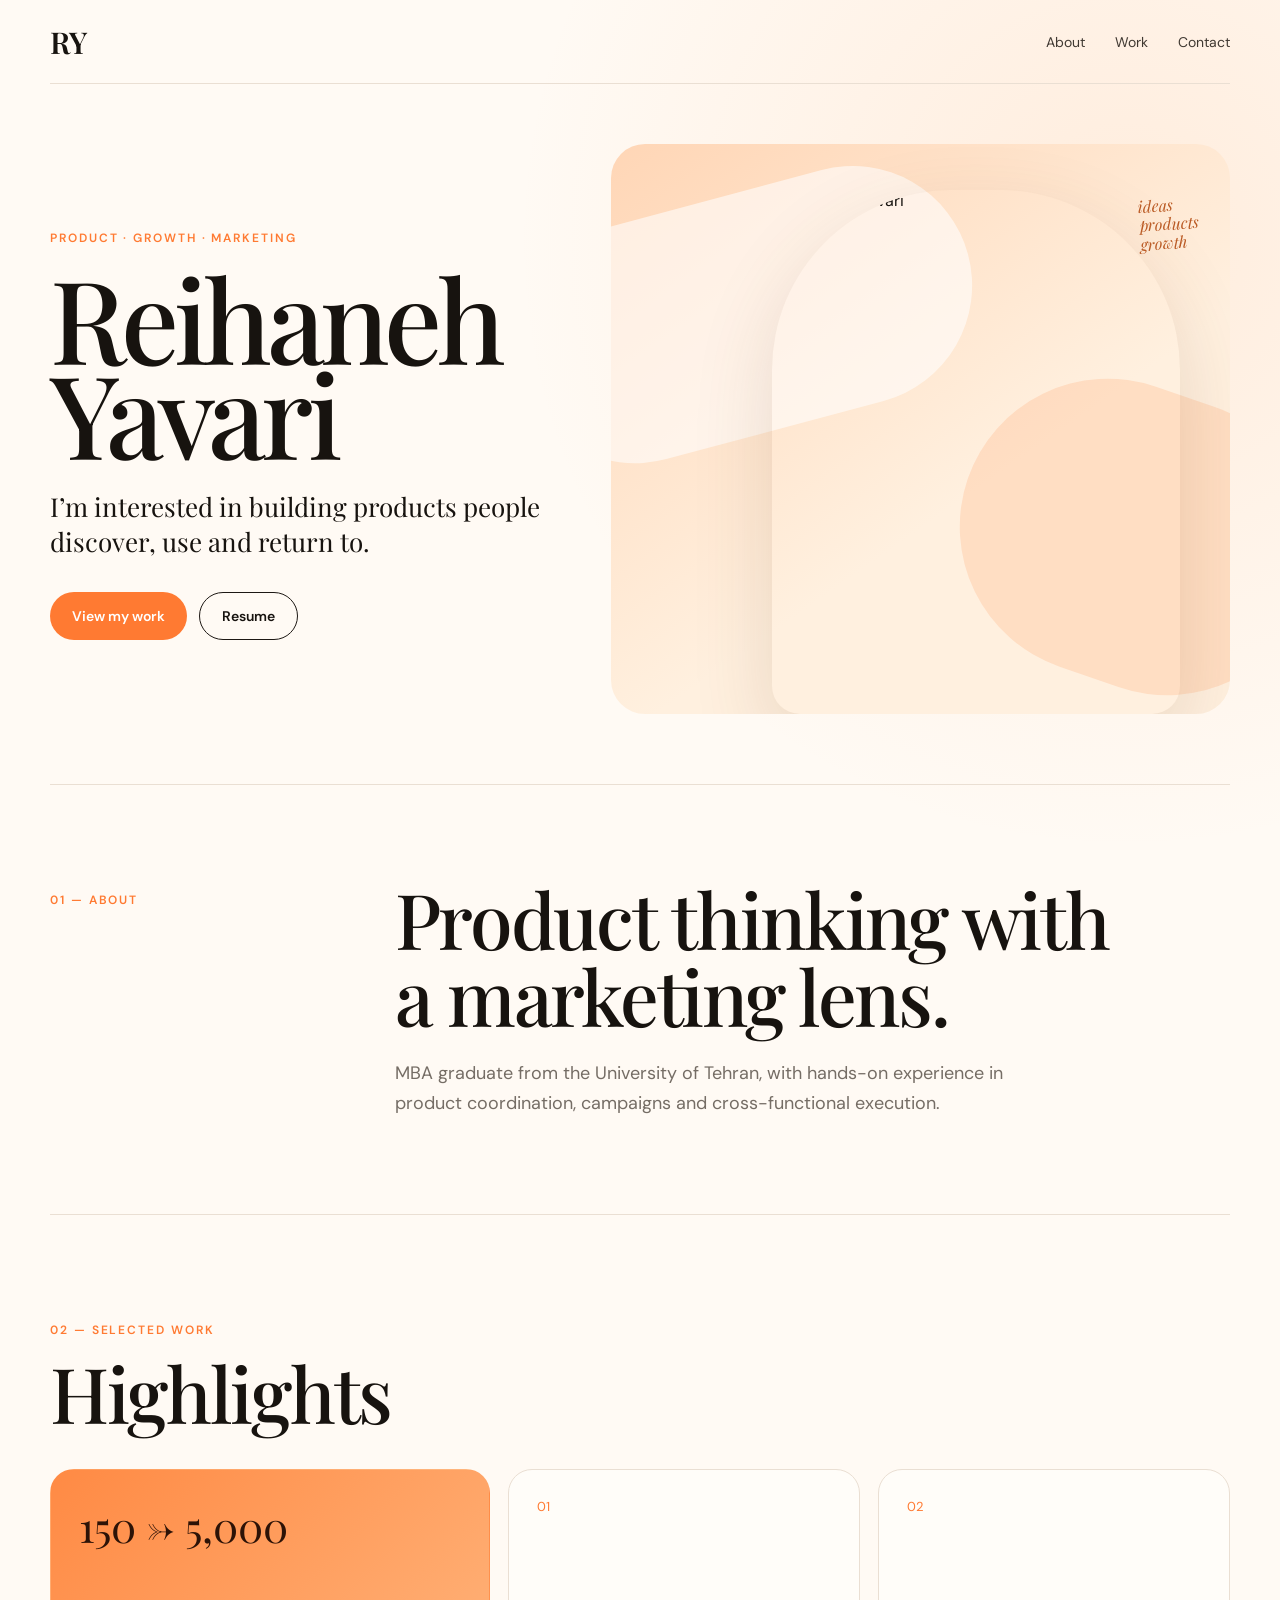
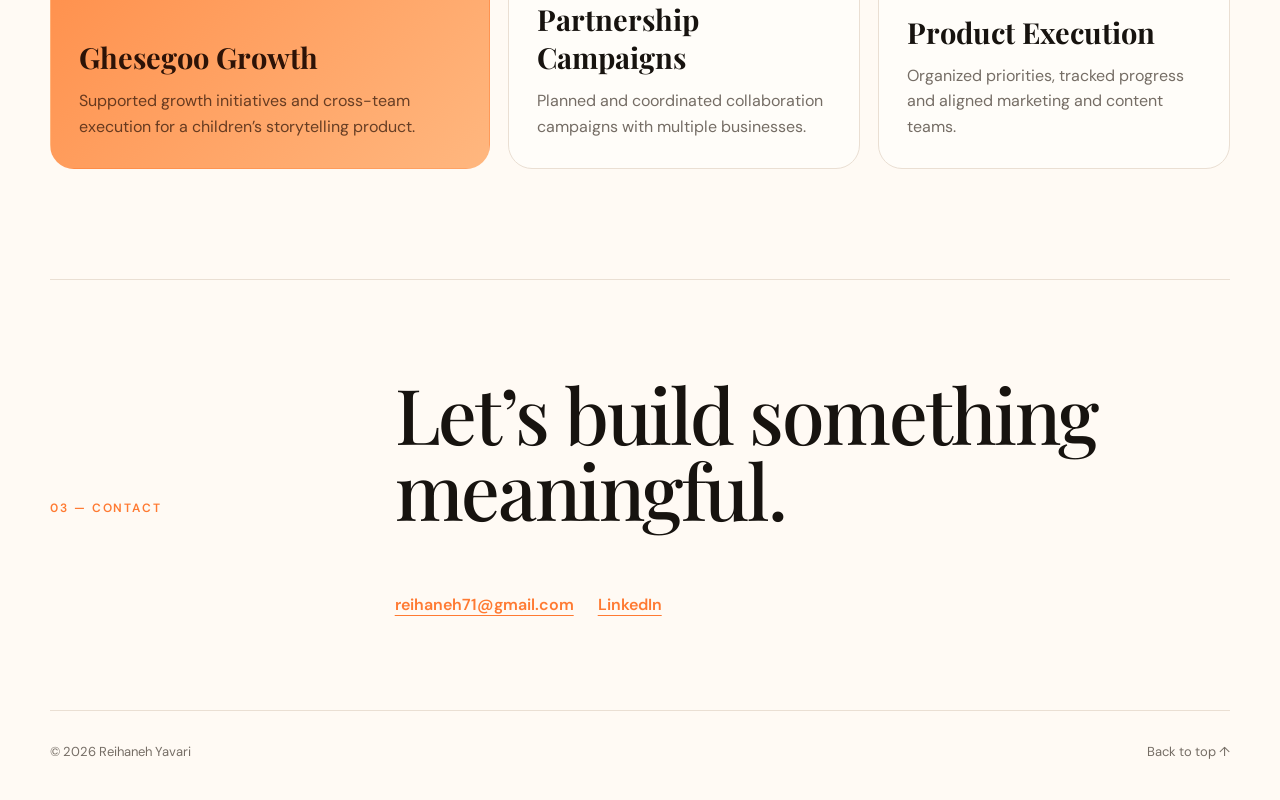
==== index.html @ 2fd64819 "Add files via upload" ====
<!doctype html>
<html lang="en">
<head>
  <meta charset="utf-8">
  <meta name="viewport" content="width=device-width, initial-scale=1">
  <meta name="description" content="Reihaneh Yavari — Product, Growth & Marketing">
  <title>Reihaneh Yavari — Product, Growth & Marketing</title>
  <link rel="preconnect" href="https://fonts.googleapis.com">
  <link rel="preconnect" href="https://fonts.gstatic.com" crossorigin>
  <link href="https://fonts.googleapis.com/css2?family=DM+Sans:wght@400;500;600&family=Playfair+Display:wght@500;600&display=swap" rel="stylesheet">
  <link rel="stylesheet" href="styles.css">
</head>
<body>
  <header class="site-header">
    <a class="brand" href="#top" aria-label="Reihaneh Yavari home">RY</a>
    <nav aria-label="Primary navigation">
      <a href="#about">About</a>
      <a href="#work">Work</a>
      <a href="#contact">Contact</a>
    </nav>
  </header>

  <main id="top">
    <section class="hero">
      <div class="hero-copy">
        <p class="eyebrow">PRODUCT · GROWTH · MARKETING</p>
        <h1>Reihaneh<br>Yavari</h1>
        <p class="lead">I’m interested in building products people discover, use and return to.</p>
        <div class="actions">
          <a class="btn btn-primary" href="#work">View my work</a>
          <a class="btn btn-ghost" href="assets/Reihaneh-Yavari-Resume.pdf" target="_blank" rel="noopener">Resume</a>
        </div>
      </div>

      <div class="hero-visual" aria-label="Portrait of Reihaneh Yavari">
        <span class="shape shape-one"></span>
        <span class="shape shape-two"></span>
        <img src="assets/reihaneh.jpg" alt="Reihaneh Yavari">
        <span class="scribble">ideas<br>products<br>growth</span>
      </div>
    </section>

    <section class="intro" id="about">
      <p class="section-label">01 — ABOUT</p>
      <div>
        <h2>Product thinking with a marketing lens.</h2>
        <p>MBA graduate from the University of Tehran, with hands-on experience in product coordination, campaigns and cross-functional execution.</p>
      </div>
    </section>

    <section class="work" id="work">
      <div class="section-heading">
        <p class="section-label">02 — SELECTED WORK</p>
        <h2>Highlights</h2>
      </div>

      <div class="cards">
        <article class="card card-featured">
          <div class="metric">150 → 5,000</div>
          <h3>Ghesegoo Growth</h3>
          <p>Supported growth initiatives and cross-team execution for a children’s storytelling product.</p>
        </article>

        <article class="card">
          <div class="card-number">01</div>
          <h3>Partnership Campaigns</h3>
          <p>Planned and coordinated collaboration campaigns with multiple businesses.</p>
        </article>

        <article class="card">
          <div class="card-number">02</div>
          <h3>Product Execution</h3>
          <p>Organized priorities, tracked progress and aligned marketing and content teams.</p>
        </article>
      </div>
    </section>

    <section class="contact" id="contact">
      <p class="section-label">03 — CONTACT</p>
      <h2>Let’s build something meaningful.</h2>
      <div class="contact-links">
        <a href="mailto:reihaneh71@gmail.com">reihaneh71@gmail.com</a>
        <a href="https://www.linkedin.com/in/reihanehyavari" target="_blank" rel="noopener">LinkedIn</a>
      </div>
    </section>
  </main>

  <footer>
    <span>© 2026 Reihaneh Yavari</span>
    <a href="#top">Back to top ↑</a>
  </footer>
</body>
</html>
---- styles.css ----
:root {
  --bg: #fffaf4;
  --paper: #fffdf9;
  --ink: #17130f;
  --muted: #756d65;
  --line: #eadfd3;
  --accent: #ff7a32;
  --accent-soft: #ffd9bd;
  --accent-pale: #fff0e3;
  --max: 1180px;
}

* { box-sizing: border-box; }
html { scroll-behavior: smooth; }
body {
  margin: 0;
  background:
    radial-gradient(circle at 88% 10%, rgba(255, 174, 113, .18), transparent 25%),
    var(--bg);
  color: var(--ink);
  font-family: "DM Sans", Arial, sans-serif;
}
a { color: inherit; }
img { display: block; max-width: 100%; }

.site-header,
main,
footer {
  width: min(calc(100% - 40px), var(--max));
  margin-inline: auto;
}

.site-header {
  height: 84px;
  display: flex;
  align-items: center;
  justify-content: space-between;
  border-bottom: 1px solid var(--line);
}
.brand {
  text-decoration: none;
  font-family: "Playfair Display", Georgia, serif;
  font-size: 30px;
  font-weight: 600;
}
nav { display: flex; gap: 30px; }
nav a {
  font-size: 14px;
  text-decoration: none;
  color: #403932;
}
nav a:hover { color: var(--accent); }

.hero {
  min-height: 690px;
  display: grid;
  grid-template-columns: .9fr 1.1fr;
  align-items: center;
  gap: 54px;
  padding: 60px 0 70px;
}
.eyebrow,
.section-label {
  font-size: 12px;
  letter-spacing: .16em;
  color: var(--accent);
  font-weight: 600;
}
.hero h1,
.intro h2,
.work h2,
.contact h2 {
  font-family: "Playfair Display", Georgia, serif;
  font-weight: 500;
  margin: 0;
}
.hero h1 {
  font-size: clamp(76px, 9vw, 132px);
  line-height: .82;
  letter-spacing: -.045em;
  margin: 24px 0 30px;
}
.lead {
  max-width: 520px;
  font-family: "Playfair Display", Georgia, serif;
  font-size: 26px;
  line-height: 1.35;
  margin: 0 0 32px;
}
.actions { display: flex; gap: 12px; flex-wrap: wrap; }
.btn {
  display: inline-flex;
  align-items: center;
  justify-content: center;
  min-height: 48px;
  padding: 0 22px;
  border-radius: 999px;
  text-decoration: none;
  font-weight: 600;
  font-size: 14px;
}
.btn-primary { background: var(--accent); color: #fff; }
.btn-primary:hover { background: #ec6925; }
.btn-ghost { border: 1px solid #1d1814; }
.btn-ghost:hover { background: #1d1814; color: #fff; }

.hero-visual {
  position: relative;
  min-height: 570px;
  border-radius: 34px;
  overflow: hidden;
  background: linear-gradient(145deg, #ffd6b6, #fff0df 60%);
}
.hero-visual img {
  position: absolute;
  width: 66%;
  height: 92%;
  right: 8%;
  bottom: 0;
  object-fit: cover;
  object-position: 58% 24%;
  border-radius: 180px 180px 28px 28px;
  z-index: 2;
  box-shadow: 0 30px 80px rgba(117, 73, 38, .16);
}
.shape { position: absolute; display: block; border-radius: 999px; }
.shape-one {
  width: 75%; height: 42%;
  background: rgba(255,255,255,.58);
  left: -16%; top: 9%;
  transform: rotate(-15deg);
}
.shape-two {
  width: 58%; height: 52%;
  background: rgba(255, 126, 49, .16);
  right: -14%; bottom: 5%;
  transform: rotate(19deg);
}
.scribble {
  position: absolute;
  right: 5%; top: 9%;
  z-index: 3;
  color: #ba5a24;
  font-family: "Playfair Display", Georgia, serif;
  font-style: italic;
  line-height: 1.2;
  transform: rotate(-4deg);
}

.intro,
.contact {
  display: grid;
  grid-template-columns: .36fr 1fr;
  gap: 44px;
  padding: 95px 0;
  border-top: 1px solid var(--line);
}
.intro > div { max-width: 760px; }
.intro h2,
.contact h2,
.work h2 {
  font-size: clamp(48px, 6vw, 80px);
  line-height: 1;
  letter-spacing: -.03em;
}
.intro p:not(.section-label) {
  max-width: 670px;
  margin: 24px 0 0;
  color: var(--muted);
  font-size: 18px;
  line-height: 1.7;
}

.work { padding: 95px 0 110px; border-top: 1px solid var(--line); }
.section-heading { margin-bottom: 38px; }
.section-heading .section-label { margin-bottom: 16px; }
.cards {
  display: grid;
  grid-template-columns: 1.25fr 1fr 1fr;
  gap: 18px;
}
.card {
  min-height: 300px;
  background: var(--paper);
  border: 1px solid var(--line);
  border-radius: 24px;
  padding: 28px;
  display: flex;
  flex-direction: column;
  justify-content: flex-end;
  transition: transform .2s ease, box-shadow .2s ease;
}
.card:hover { transform: translateY(-4px); box-shadow: 0 22px 60px rgba(96, 65, 39, .08); }
.card-featured {
  background: linear-gradient(135deg, #ff8a44, #ffb77f);
  border-color: transparent;
  color: #2d1307;
}
.metric {
  margin-bottom: auto;
  font-family: "Playfair Display", Georgia, serif;
  font-size: 42px;
}
.card-number {
  margin-bottom: auto;
  color: var(--accent);
  font-size: 13px;
}
.card h3 { font-family: "Playfair Display", Georgia, serif; font-size: 29px; margin: 0 0 12px; }
.card p { margin: 0; color: var(--muted); line-height: 1.6; }
.card-featured p { color: rgba(45,19,7,.72); }

.contact { align-items: end; }
.contact h2 { max-width: 760px; }
.contact-links { grid-column: 2; display: flex; gap: 24px; flex-wrap: wrap; margin-top: 22px; }
.contact-links a { color: var(--accent); font-weight: 600; text-underline-offset: 5px; }

footer {
  border-top: 1px solid var(--line);
  padding: 32px 0 40px;
  display: flex;
  justify-content: space-between;
  gap: 20px;
  color: var(--muted);
  font-size: 13px;
}
footer a { text-decoration: none; }

@media (max-width: 900px) {
  .hero { grid-template-columns: 1fr; min-height: auto; }
  .hero-copy { padding-top: 24px; }
  .hero-visual { min-height: 520px; }
  .intro, .contact { grid-template-columns: 1fr; gap: 18px; }
  .contact-links { grid-column: 1; }
  .cards { grid-template-columns: 1fr; }
  .card { min-height: 240px; }
}

@media (max-width: 620px) {
  .site-header, main, footer { width: min(calc(100% - 28px), var(--max)); }
  .site-header { height: 72px; }
  nav { gap: 16px; }
  nav a:nth-child(2) { display: none; }
  .hero { gap: 34px; padding: 42px 0 60px; }
  .hero h1 { font-size: 72px; }
  .lead { font-size: 22px; }
  .hero-visual { min-height: 430px; border-radius: 24px; }
  .hero-visual img { width: 77%; right: 2%; height: 90%; }
  .scribble { font-size: 13px; }
  .intro, .work, .contact { padding: 70px 0; }
  footer { flex-direction: column; }
}
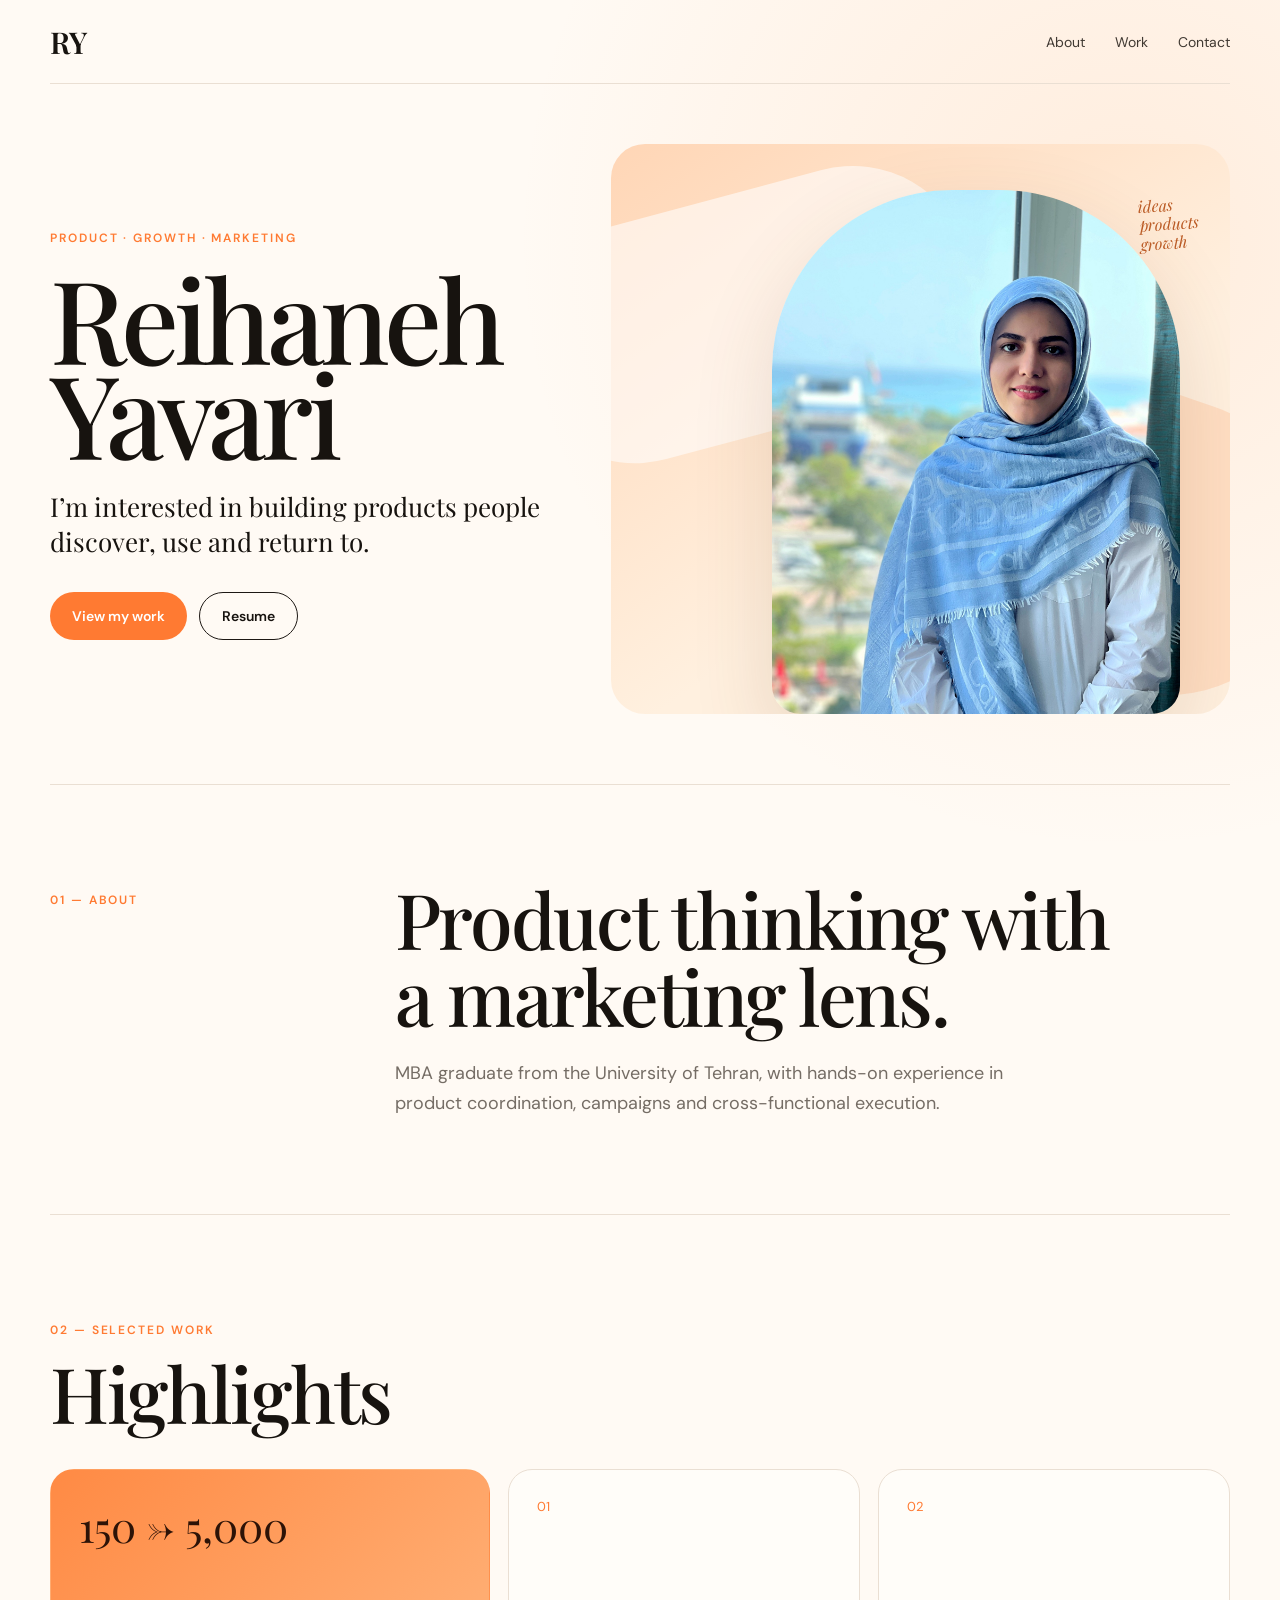
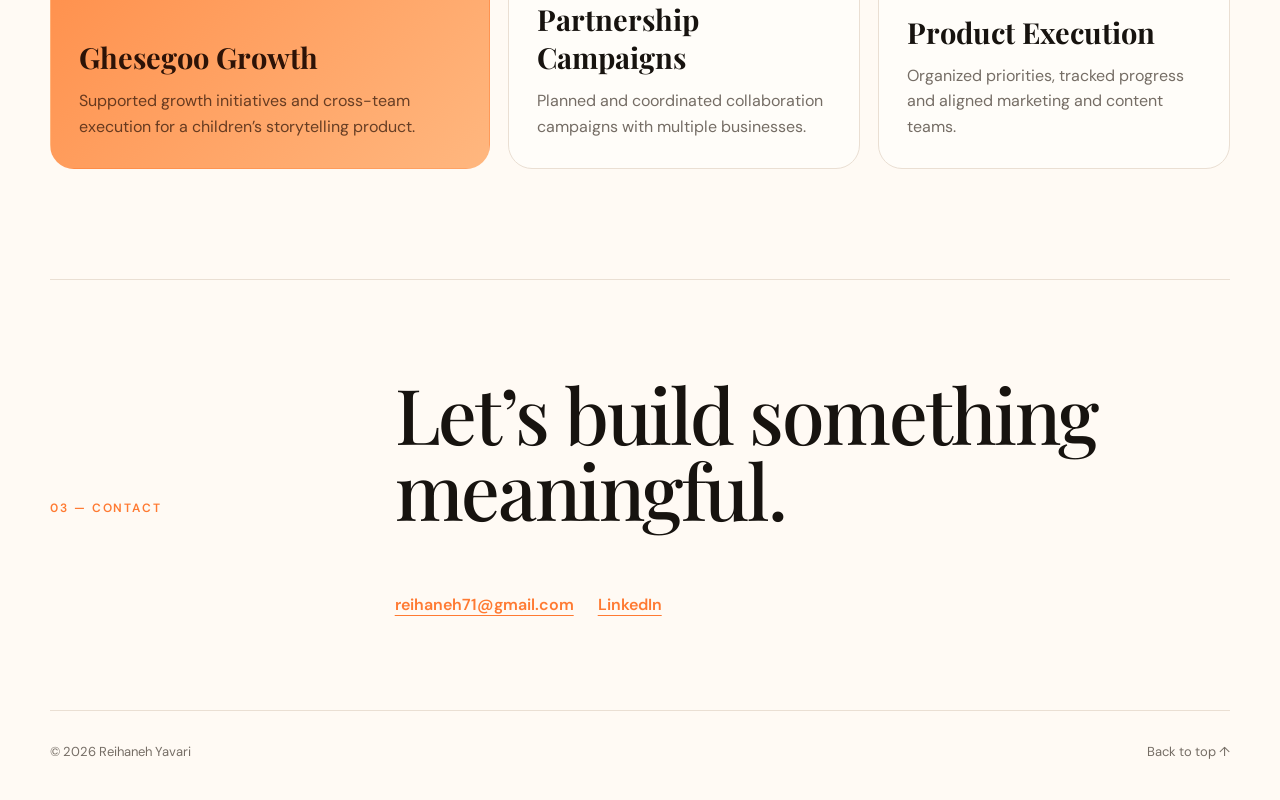
==== commit 1fcf016a: "Update index.html" ====
--- a/index.html
+++ b/index.html
@@ -28,14 +28,14 @@
         <p class="lead">I’m interested in building products people discover, use and return to.</p>
         <div class="actions">
           <a class="btn btn-primary" href="#work">View my work</a>
-          <a class="btn btn-ghost" href="assets/Reihaneh-Yavari-Resume.pdf" target="_blank" rel="noopener">Resume</a>
+        <a class="btn btn-ghost" href="Reihaneh-Yavari-Resume.pdf" target="_blank" rel="noopener">Resume</a>
         </div>
       </div>
 
       <div class="hero-visual" aria-label="Portrait of Reihaneh Yavari">
         <span class="shape shape-one"></span>
         <span class="shape shape-two"></span>
-        <img src="assets/reihaneh.jpg" alt="Reihaneh Yavari">
+        <img src="reihaneh.jpg" alt="Reihaneh Yavari">
         <span class="scribble">ideas<br>products<br>growth</span>
       </div>
     </section>
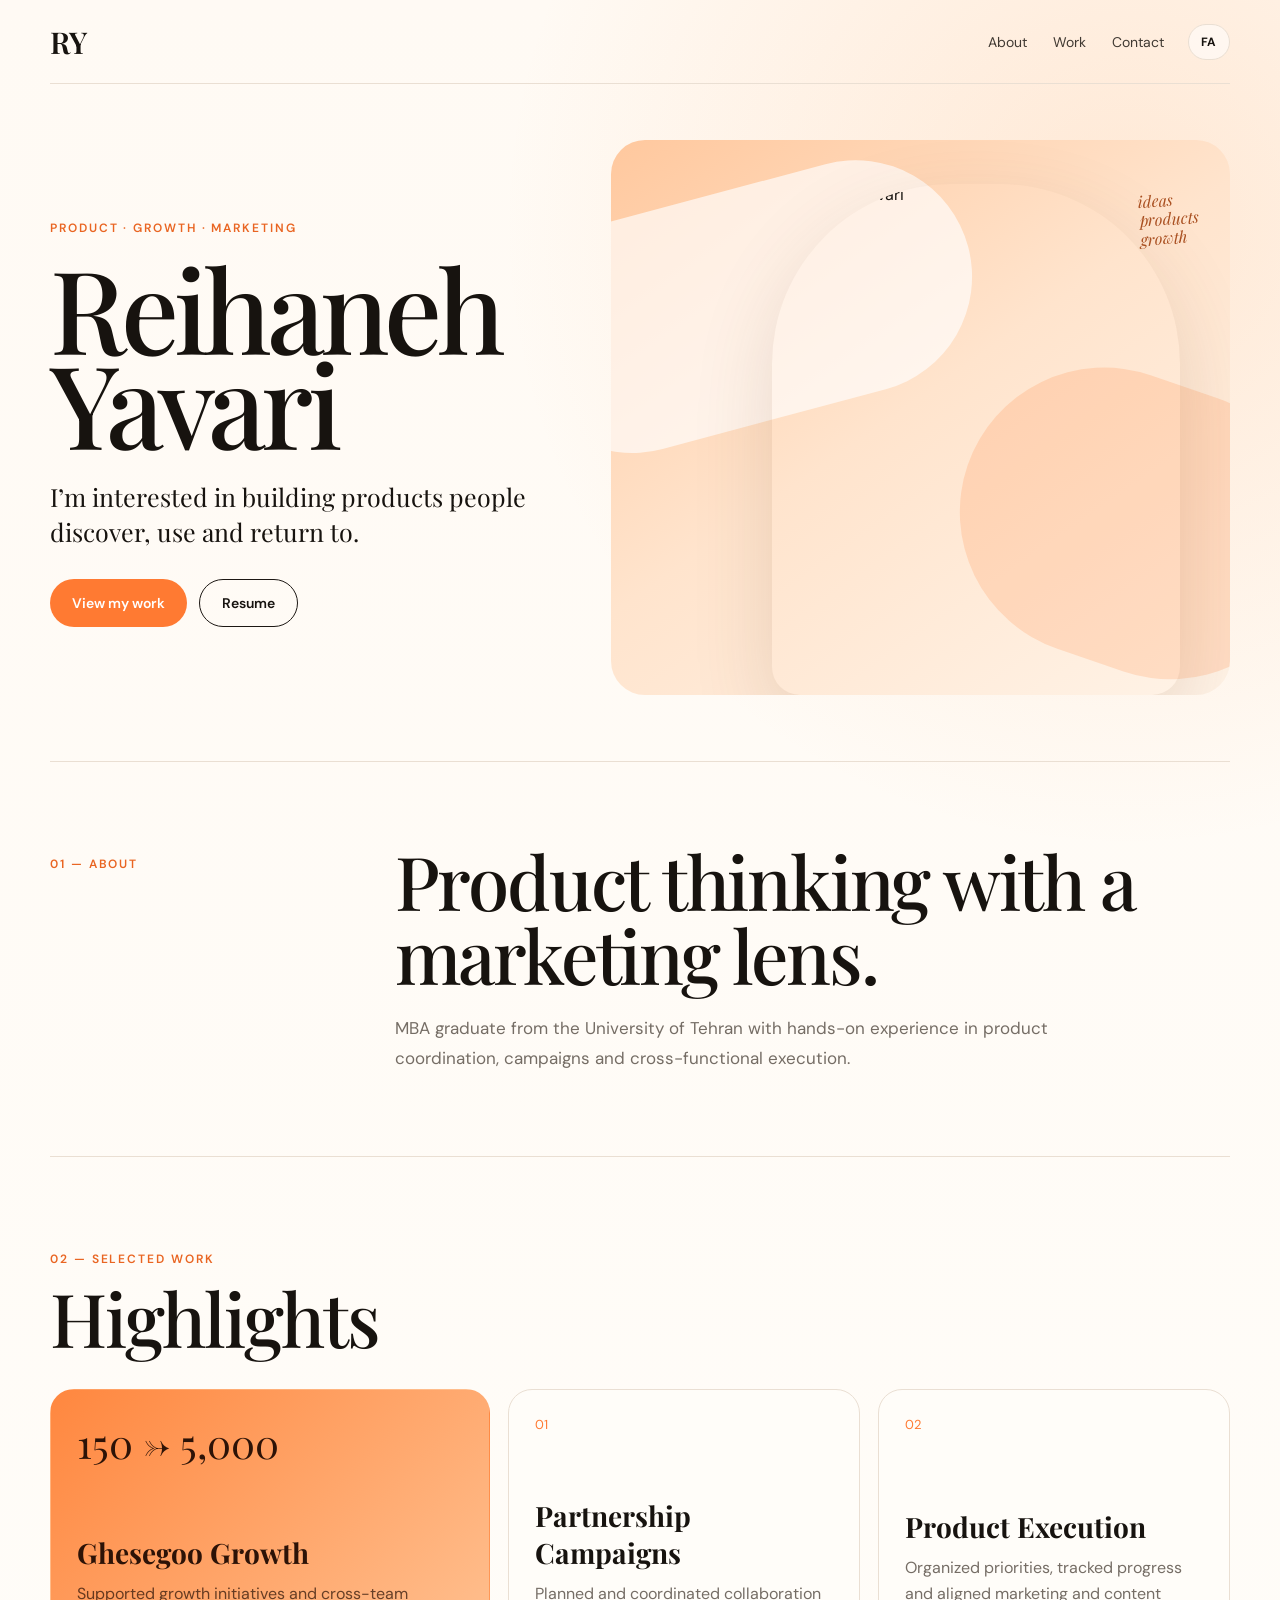
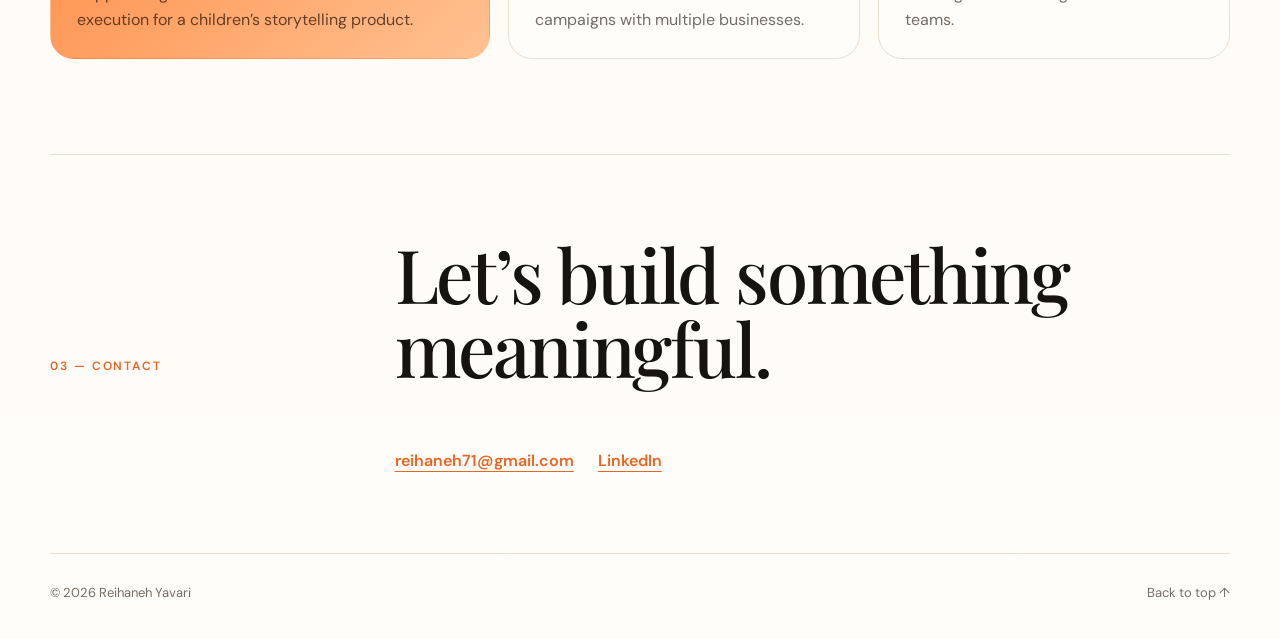
==== commit 1d2483e4: "Add files via upload" ====
--- a/index.html
+++ b/index.html
@@ -1,23 +1,27 @@
 <!doctype html>
-<html lang="en">
+<html lang="en" dir="ltr">
 <head>
   <meta charset="utf-8">
   <meta name="viewport" content="width=device-width, initial-scale=1">
   <meta name="description" content="Reihaneh Yavari — Product, Growth & Marketing">
+  <link rel="alternate" hreflang="fa" href="./fa/">
   <title>Reihaneh Yavari — Product, Growth & Marketing</title>
   <link rel="preconnect" href="https://fonts.googleapis.com">
   <link rel="preconnect" href="https://fonts.gstatic.com" crossorigin>
-  <link href="https://fonts.googleapis.com/css2?family=DM+Sans:wght@400;500;600&family=Playfair+Display:wght@500;600&display=swap" rel="stylesheet">
+  <link href="https://fonts.googleapis.com/css2?family=DM+Sans:wght@400;500;600&family=Playfair+Display:wght@500;600&family=Vazirmatn:wght@400;500;600;700&display=swap" rel="stylesheet">
   <link rel="stylesheet" href="styles.css">
 </head>
 <body>
   <header class="site-header">
     <a class="brand" href="#top" aria-label="Reihaneh Yavari home">RY</a>
-    <nav aria-label="Primary navigation">
-      <a href="#about">About</a>
-      <a href="#work">Work</a>
-      <a href="#contact">Contact</a>
-    </nav>
+    <div class="header-right">
+      <nav aria-label="Primary navigation">
+        <a href="#about">About</a>
+        <a href="#work">Work</a>
+        <a href="#contact">Contact</a>
+      </nav>
+      <a class="lang-switch" href="./fa/" lang="fa" hreflang="fa">FA</a>
+    </div>
   </header>
 
   <main id="top">
@@ -28,14 +32,14 @@
         <p class="lead">I’m interested in building products people discover, use and return to.</p>
         <div class="actions">
           <a class="btn btn-primary" href="#work">View my work</a>
-        <a class="btn btn-ghost" href="Reihaneh-Yavari-Resume.pdf" target="_blank" rel="noopener">Resume</a>
+          <a class="btn btn-ghost" href="assets/Reihaneh-Yavari-Resume.pdf" target="_blank" rel="noopener">Resume</a>
         </div>
       </div>
 
       <div class="hero-visual" aria-label="Portrait of Reihaneh Yavari">
         <span class="shape shape-one"></span>
         <span class="shape shape-two"></span>
-        <img src="reihaneh.jpg" alt="Reihaneh Yavari">
+        <img src="assets/reihaneh.jpg" alt="Reihaneh Yavari">
         <span class="scribble">ideas<br>products<br>growth</span>
       </div>
     </section>
@@ -44,7 +48,7 @@
       <p class="section-label">01 — ABOUT</p>
       <div>
         <h2>Product thinking with a marketing lens.</h2>
-        <p>MBA graduate from the University of Tehran, with hands-on experience in product coordination, campaigns and cross-functional execution.</p>
+        <p>MBA graduate from the University of Tehran with hands-on experience in product coordination, campaigns and cross-functional execution.</p>
       </div>
     </section>
 
@@ -80,7 +84,7 @@
       <h2>Let’s build something meaningful.</h2>
       <div class="contact-links">
         <a href="mailto:reihaneh71@gmail.com">reihaneh71@gmail.com</a>
-        <a href="https://www.linkedin.com/in/reihanehyavari" target="_blank" rel="noopener">LinkedIn</a>
+        <a href="https://www.linkedin.com/in/reihanehyavari" target="_blank" rel="noopener noreferrer">LinkedIn</a>
       </div>
     </section>
   </main>
--- a/styles.css
+++ b/styles.css
@@ -5,8 +5,8 @@
   --muted: #756d65;
   --line: #eadfd3;
   --accent: #ff7a32;
+  --accent-dark: #e96522;
   --accent-soft: #ffd9bd;
-  --accent-pale: #fff0e3;
   --max: 1180px;
 }
 
@@ -15,8 +15,8 @@
 body {
   margin: 0;
   background:
-    radial-gradient(circle at 88% 10%, rgba(255, 174, 113, .18), transparent 25%),
-    var(--bg);
+    radial-gradient(circle at 88% 10%, rgba(255, 160, 86, .20), transparent 27%),
+    linear-gradient(180deg, #fffaf4 0%, #fffdf9 100%);
   color: var(--ink);
   font-family: "DM Sans", Arial, sans-serif;
 }
@@ -43,27 +43,44 @@
   font-size: 30px;
   font-weight: 600;
 }
-nav { display: flex; gap: 30px; }
+.header-right { display: flex; align-items: center; gap: 24px; }
+nav { display: flex; gap: 26px; }
 nav a {
   font-size: 14px;
   text-decoration: none;
   color: #403932;
 }
 nav a:hover { color: var(--accent); }
+.lang-switch {
+  min-width: 42px;
+  height: 36px;
+  padding: 0 11px;
+  display: inline-flex;
+  align-items: center;
+  justify-content: center;
+  border: 1px solid var(--line);
+  border-radius: 999px;
+  text-decoration: none;
+  font-size: 12px;
+  font-weight: 700;
+  letter-spacing: .04em;
+  background: rgba(255,255,255,.55);
+}
+.lang-switch:hover { border-color: var(--accent); color: var(--accent); }
 
 .hero {
-  min-height: 690px;
+  min-height: 650px;
   display: grid;
   grid-template-columns: .9fr 1.1fr;
   align-items: center;
   gap: 54px;
-  padding: 60px 0 70px;
+  padding: 56px 0 66px;
 }
 .eyebrow,
 .section-label {
   font-size: 12px;
   letter-spacing: .16em;
-  color: var(--accent);
+  color: var(--accent-dark);
   font-weight: 600;
 }
 .hero h1,
@@ -83,9 +100,9 @@
 .lead {
   max-width: 520px;
   font-family: "Playfair Display", Georgia, serif;
-  font-size: 26px;
-  line-height: 1.35;
-  margin: 0 0 32px;
+  font-size: 25px;
+  line-height: 1.4;
+  margin: 0 0 30px;
 }
 .actions { display: flex; gap: 12px; flex-wrap: wrap; }
 .btn {
@@ -100,16 +117,16 @@
   font-size: 14px;
 }
 .btn-primary { background: var(--accent); color: #fff; }
-.btn-primary:hover { background: #ec6925; }
+.btn-primary:hover { background: var(--accent-dark); }
 .btn-ghost { border: 1px solid #1d1814; }
 .btn-ghost:hover { background: #1d1814; color: #fff; }
 
 .hero-visual {
   position: relative;
-  min-height: 570px;
+  min-height: 555px;
   border-radius: 34px;
   overflow: hidden;
-  background: linear-gradient(145deg, #ffd6b6, #fff0df 60%);
+  background: linear-gradient(145deg, #ffc89e, #ffe4cd 48%, #fff3e7 100%);
 }
 .hero-visual img {
   position: absolute;
@@ -126,13 +143,13 @@
 .shape { position: absolute; display: block; border-radius: 999px; }
 .shape-one {
   width: 75%; height: 42%;
-  background: rgba(255,255,255,.58);
+  background: rgba(255,255,255,.66);
   left: -16%; top: 9%;
   transform: rotate(-15deg);
 }
 .shape-two {
   width: 58%; height: 52%;
-  background: rgba(255, 126, 49, .16);
+  background: rgba(255, 112, 33, .17);
   right: -14%; bottom: 5%;
   transform: rotate(19deg);
 }
@@ -140,7 +157,7 @@
   position: absolute;
   right: 5%; top: 9%;
   z-index: 3;
-  color: #ba5a24;
+  color: #a94f20;
   font-family: "Playfair Display", Georgia, serif;
   font-style: italic;
   line-height: 1.2;
@@ -152,39 +169,39 @@
   display: grid;
   grid-template-columns: .36fr 1fr;
   gap: 44px;
-  padding: 95px 0;
+  padding: 82px 0;
   border-top: 1px solid var(--line);
 }
 .intro > div { max-width: 760px; }
 .intro h2,
 .contact h2,
 .work h2 {
-  font-size: clamp(48px, 6vw, 80px);
+  font-size: clamp(46px, 5.8vw, 76px);
   line-height: 1;
   letter-spacing: -.03em;
 }
 .intro p:not(.section-label) {
   max-width: 670px;
-  margin: 24px 0 0;
+  margin: 22px 0 0;
   color: var(--muted);
-  font-size: 18px;
-  line-height: 1.7;
-}
-
-.work { padding: 95px 0 110px; border-top: 1px solid var(--line); }
-.section-heading { margin-bottom: 38px; }
-.section-heading .section-label { margin-bottom: 16px; }
+  font-size: 17px;
+  line-height: 1.75;
+}
+
+.work { padding: 82px 0 95px; border-top: 1px solid var(--line); }
+.section-heading { margin-bottom: 34px; }
+.section-heading .section-label { margin-bottom: 14px; }
 .cards {
   display: grid;
   grid-template-columns: 1.25fr 1fr 1fr;
   gap: 18px;
 }
 .card {
-  min-height: 300px;
+  min-height: 270px;
   background: var(--paper);
   border: 1px solid var(--line);
   border-radius: 24px;
-  padding: 28px;
+  padding: 26px;
   display: flex;
   flex-direction: column;
   justify-content: flex-end;
@@ -192,32 +209,32 @@
 }
 .card:hover { transform: translateY(-4px); box-shadow: 0 22px 60px rgba(96, 65, 39, .08); }
 .card-featured {
-  background: linear-gradient(135deg, #ff8a44, #ffb77f);
+  background: linear-gradient(135deg, #ff873f, #ffc191);
   border-color: transparent;
   color: #2d1307;
 }
 .metric {
   margin-bottom: auto;
   font-family: "Playfair Display", Georgia, serif;
-  font-size: 42px;
+  font-size: 40px;
 }
 .card-number {
   margin-bottom: auto;
   color: var(--accent);
   font-size: 13px;
 }
-.card h3 { font-family: "Playfair Display", Georgia, serif; font-size: 29px; margin: 0 0 12px; }
+.card h3 { font-family: "Playfair Display", Georgia, serif; font-size: 28px; margin: 0 0 10px; }
 .card p { margin: 0; color: var(--muted); line-height: 1.6; }
 .card-featured p { color: rgba(45,19,7,.72); }
 
 .contact { align-items: end; }
 .contact h2 { max-width: 760px; }
-.contact-links { grid-column: 2; display: flex; gap: 24px; flex-wrap: wrap; margin-top: 22px; }
-.contact-links a { color: var(--accent); font-weight: 600; text-underline-offset: 5px; }
+.contact-links { grid-column: 2; display: flex; gap: 24px; flex-wrap: wrap; margin-top: 20px; }
+.contact-links a { color: var(--accent-dark); font-weight: 600; text-underline-offset: 5px; }
 
 footer {
   border-top: 1px solid var(--line);
-  padding: 32px 0 40px;
+  padding: 30px 0 38px;
   display: flex;
   justify-content: space-between;
   gap: 20px;
@@ -226,27 +243,63 @@
 }
 footer a { text-decoration: none; }
 
+/* Persian version */
+.fa-page { font-family: "Vazirmatn", Tahoma, sans-serif; }
+.fa-page .brand,
+.fa-page .hero h1,
+.fa-page .intro h2,
+.fa-page .work h2,
+.fa-page .contact h2,
+.fa-page .lead,
+.fa-page .card h3,
+.fa-page .metric {
+  font-family: "Vazirmatn", Tahoma, sans-serif;
+}
+.fa-page .hero h1 {
+  font-weight: 700;
+  line-height: 1.02;
+  letter-spacing: -.04em;
+}
+.fa-page .eyebrow,
+.fa-page .section-label { letter-spacing: 0; }
+.fa-page .lead { line-height: 1.8; font-size: 22px; }
+.fa-page .hero-visual img { right: auto; left: 8%; }
+.fa-page .scribble {
+  right: auto;
+  left: 5%;
+  font-family: "Vazirmatn", Tahoma, sans-serif;
+  font-style: normal;
+  text-align: right;
+}
+.fa-page .shape-one { left: auto; right: -16%; transform: rotate(15deg); }
+.fa-page .shape-two { right: auto; left: -14%; transform: rotate(-19deg); }
+.fa-page .card h3 { font-weight: 700; }
+.fa-page .metric { font-weight: 700; }
+
 @media (max-width: 900px) {
   .hero { grid-template-columns: 1fr; min-height: auto; }
   .hero-copy { padding-top: 24px; }
-  .hero-visual { min-height: 520px; }
+  .hero-visual { min-height: 500px; }
   .intro, .contact { grid-template-columns: 1fr; gap: 18px; }
   .contact-links { grid-column: 1; }
   .cards { grid-template-columns: 1fr; }
-  .card { min-height: 240px; }
+  .card { min-height: 225px; }
 }
 
 @media (max-width: 620px) {
   .site-header, main, footer { width: min(calc(100% - 28px), var(--max)); }
   .site-header { height: 72px; }
-  nav { gap: 16px; }
+  .header-right { gap: 12px; }
+  nav { gap: 14px; }
   nav a:nth-child(2) { display: none; }
-  .hero { gap: 34px; padding: 42px 0 60px; }
-  .hero h1 { font-size: 72px; }
-  .lead { font-size: 22px; }
-  .hero-visual { min-height: 430px; border-radius: 24px; }
+  .hero { gap: 32px; padding: 40px 0 56px; }
+  .hero h1 { font-size: 70px; }
+  .fa-page .hero h1 { font-size: 62px; }
+  .lead { font-size: 21px; }
+  .hero-visual { min-height: 420px; border-radius: 24px; }
   .hero-visual img { width: 77%; right: 2%; height: 90%; }
+  .fa-page .hero-visual img { right: auto; left: 2%; }
   .scribble { font-size: 13px; }
-  .intro, .work, .contact { padding: 70px 0; }
+  .intro, .work, .contact { padding: 64px 0; }
   footer { flex-direction: column; }
 }
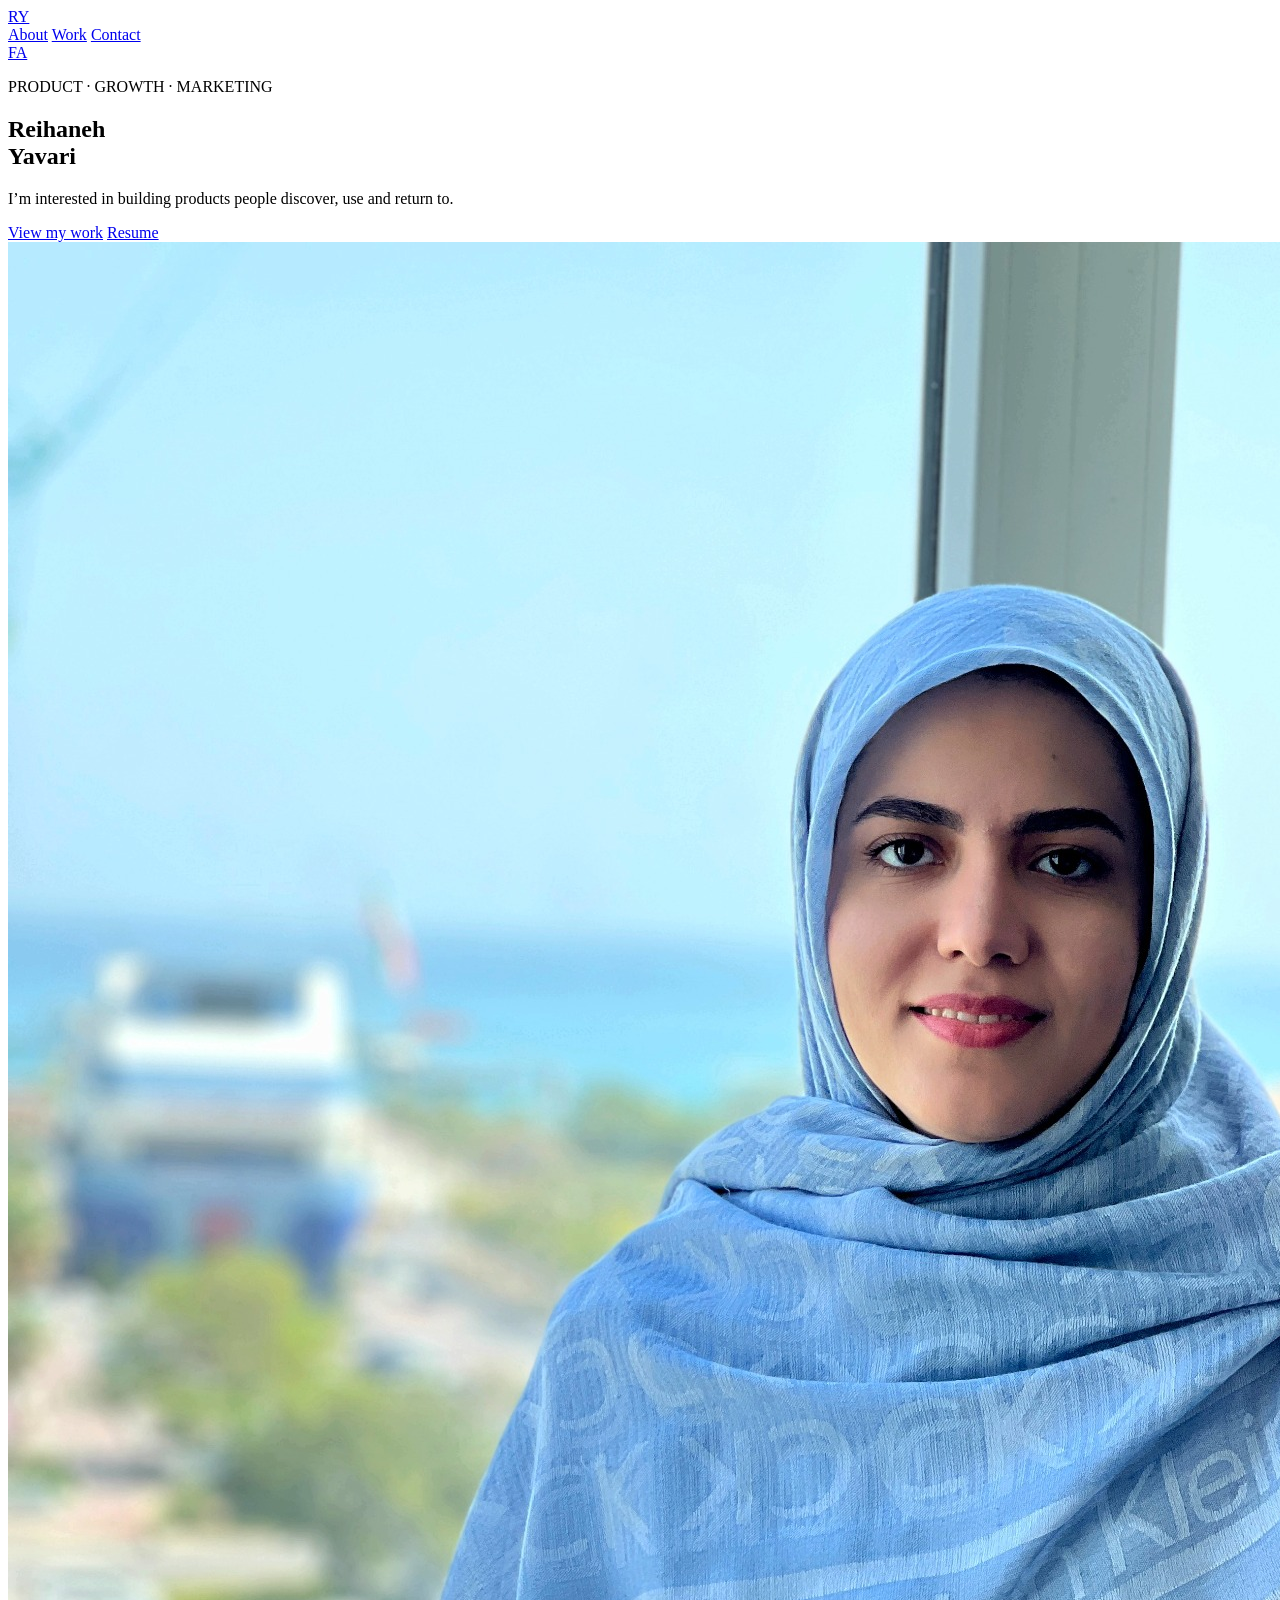
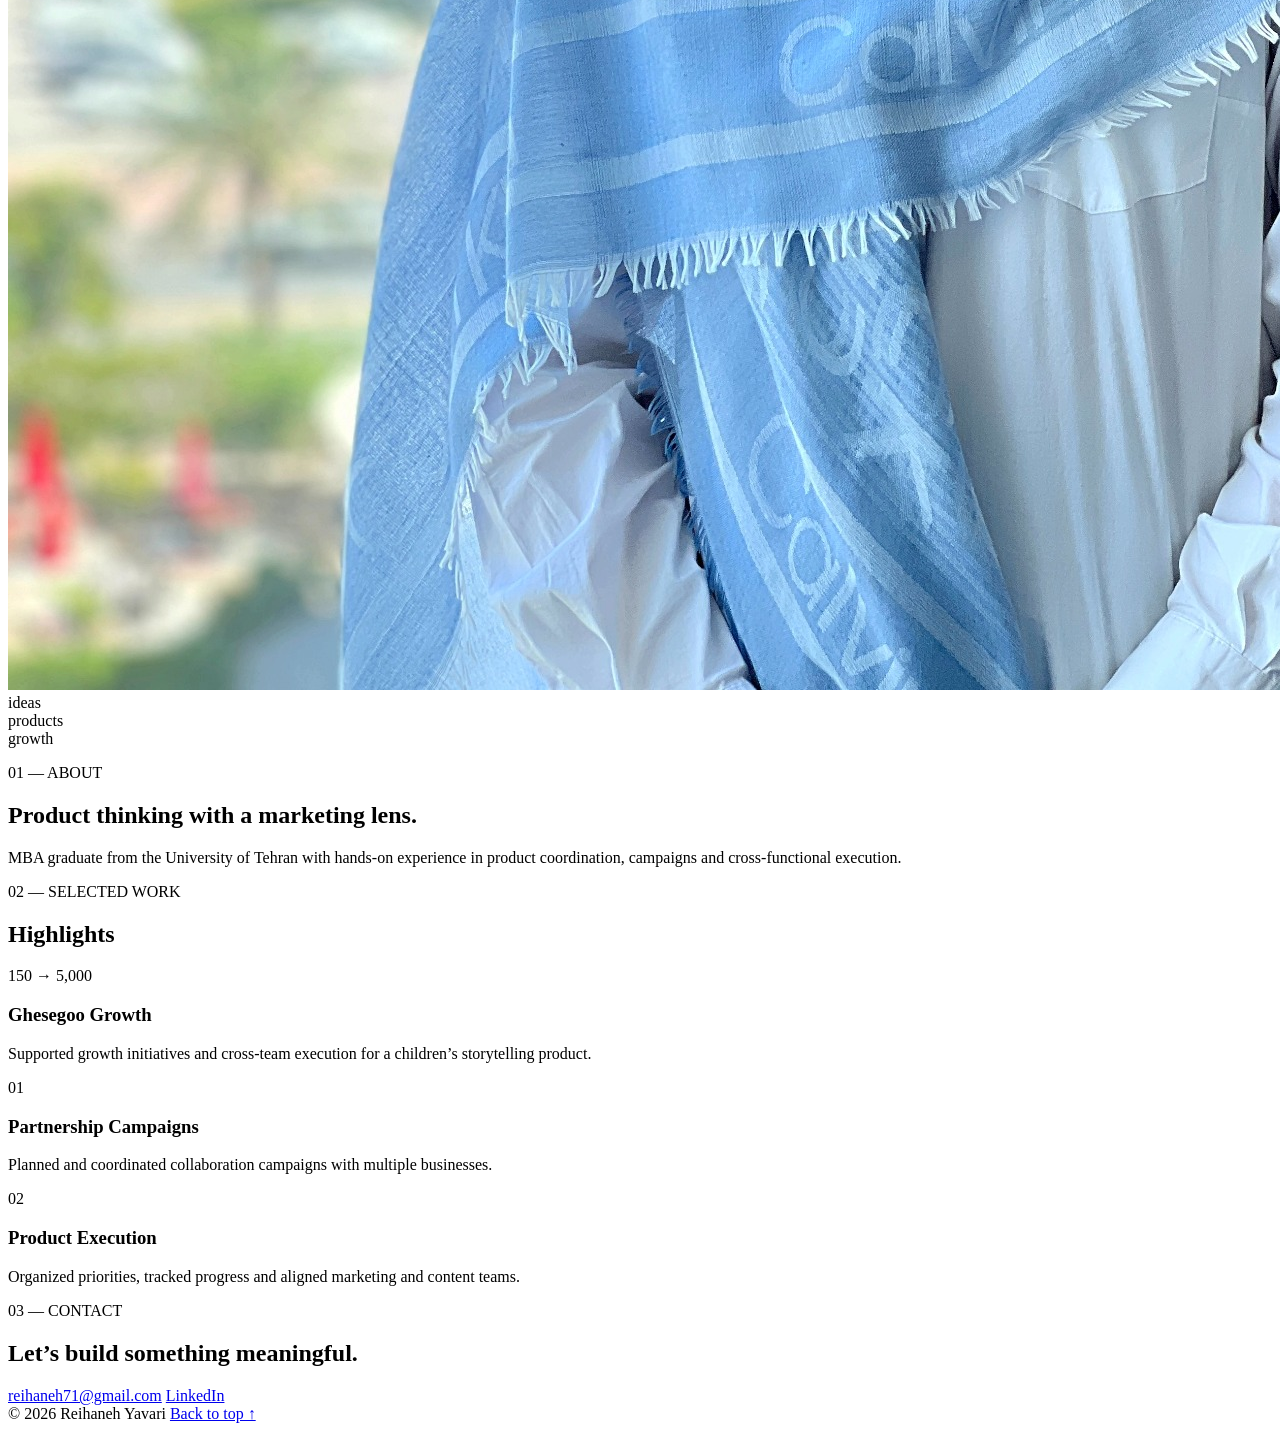
==== commit ff14cb30: "Update index.html" ====
--- a/index.html
+++ b/index.html
@@ -8,8 +8,10 @@
   <title>Reihaneh Yavari — Product, Growth & Marketing</title>
   <link rel="preconnect" href="https://fonts.googleapis.com">
   <link rel="preconnect" href="https://fonts.gstatic.com" crossorigin>
-  <link href="https://fonts.googleapis.com/css2?family=DM+Sans:wght@400;500;600&family=Playfair+Display:wght@500;600&family=Vazirmatn:wght@400;500;600;700&display=swap" rel="stylesheet">
-  <link rel="stylesheet" href="styles.css">
+  <link
+  href="https://fonts.googleapis.com/css2?family=DM+Sans:wght@400;500;600&family=Playfair+Display:wght@500;600&family=Estedad:wght@300;400;500;600&display=swap"
+  rel="stylesheet"
+>
 </head>
 <body>
   <header class="site-header">
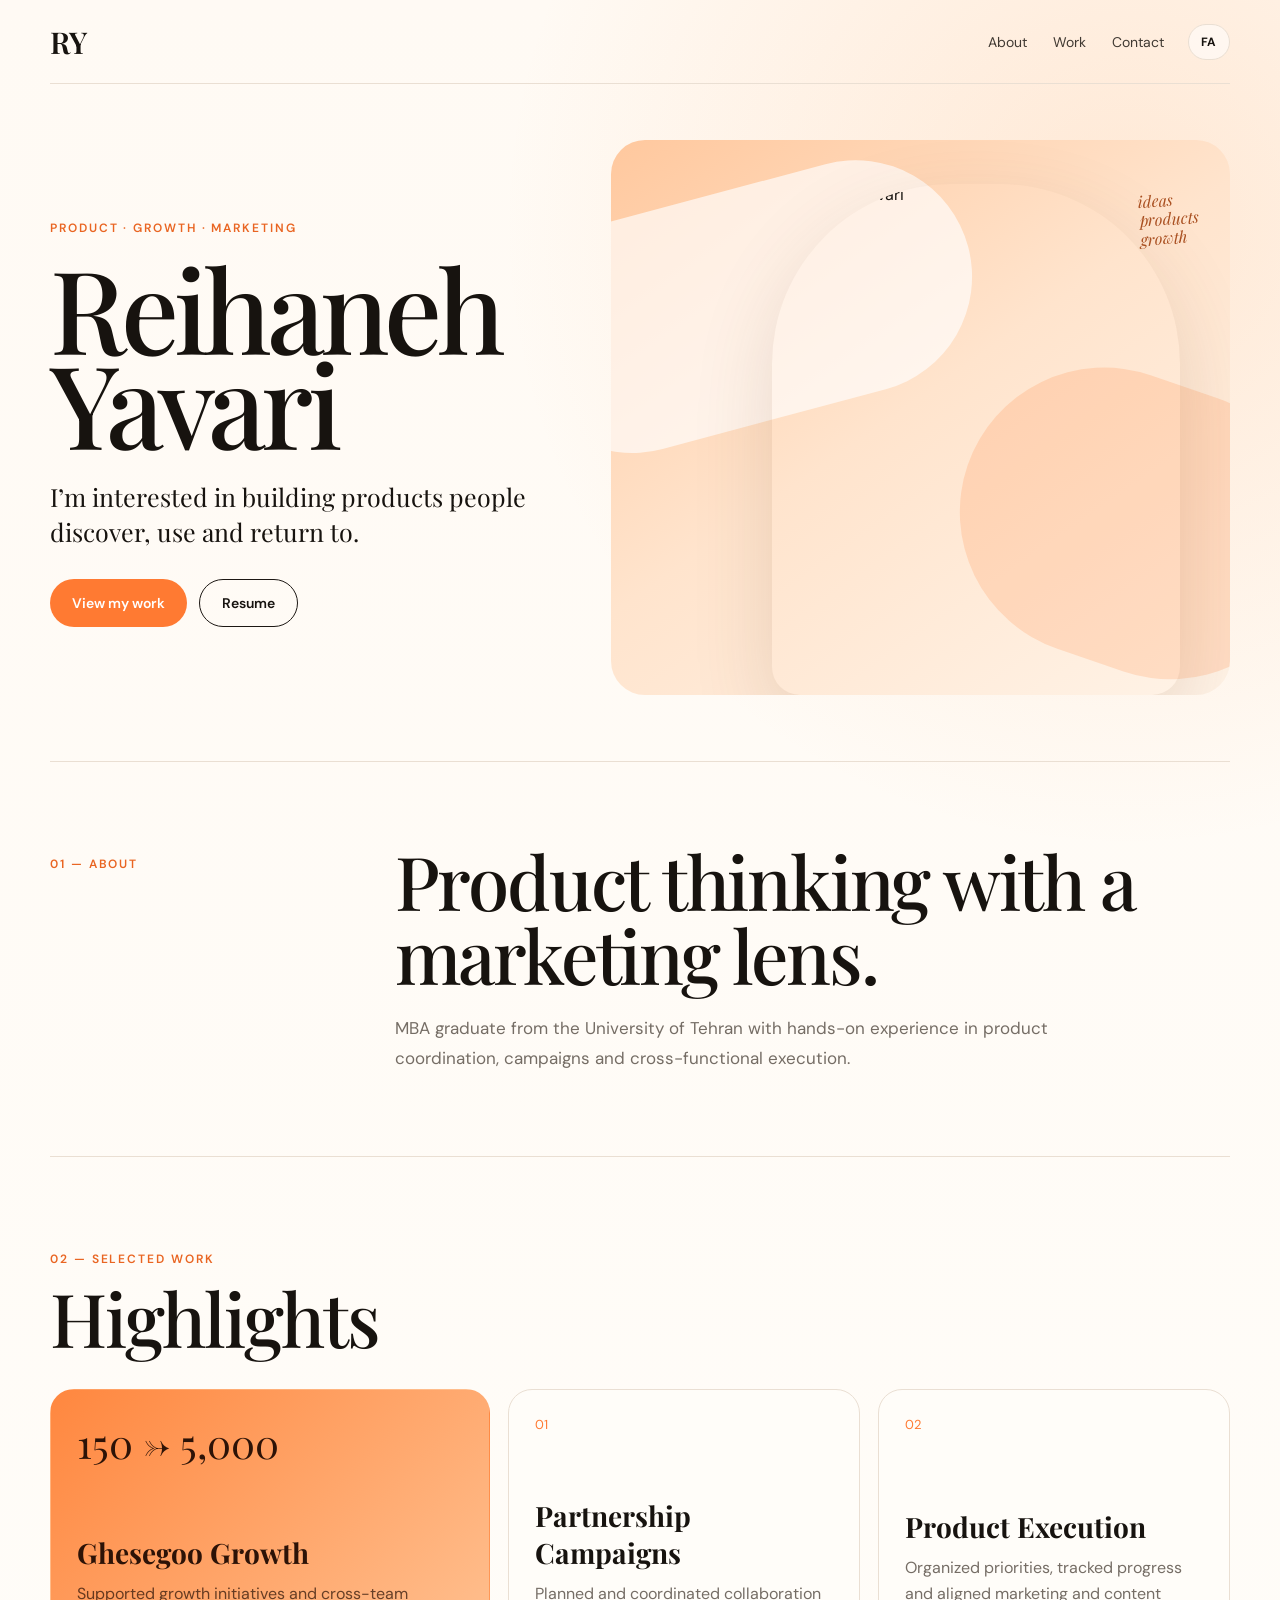
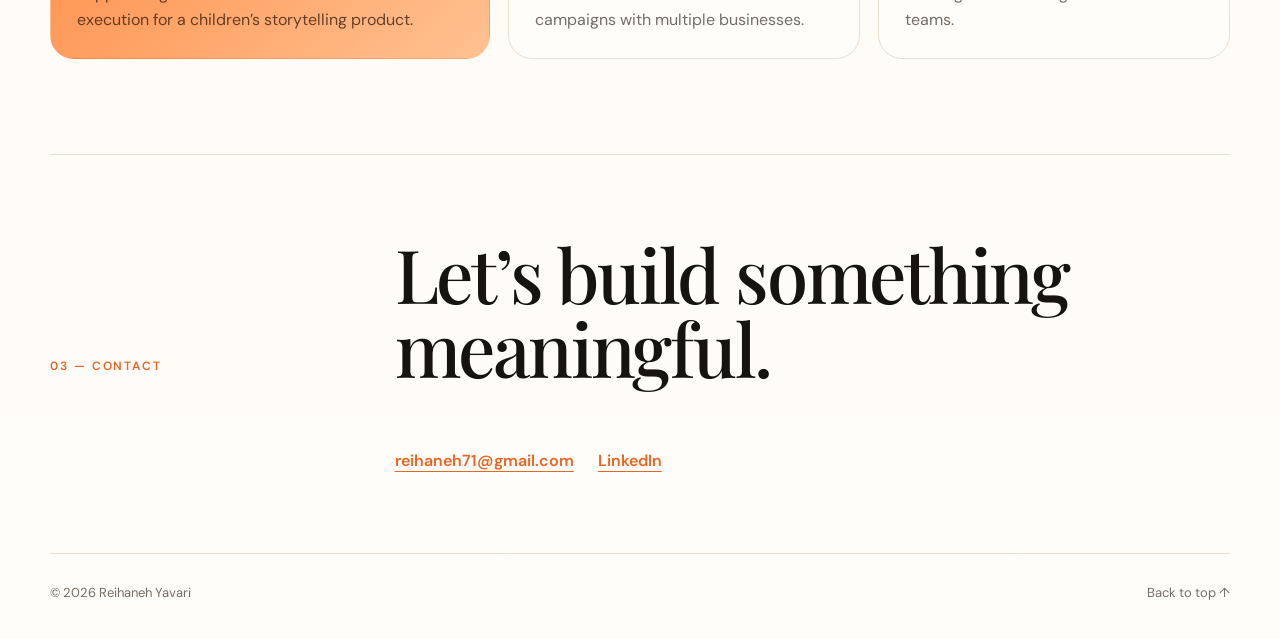
==== commit 322d8a63: "Add files via upload" ====
--- a/index.html
+++ b/index.html
@@ -8,10 +8,8 @@
   <title>Reihaneh Yavari — Product, Growth & Marketing</title>
   <link rel="preconnect" href="https://fonts.googleapis.com">
   <link rel="preconnect" href="https://fonts.gstatic.com" crossorigin>
-  <link
-  href="https://fonts.googleapis.com/css2?family=DM+Sans:wght@400;500;600&family=Playfair+Display:wght@500;600&family=Estedad:wght@300;400;500;600&display=swap"
-  rel="stylesheet"
->
+  <link href="https://fonts.googleapis.com/css2?family=DM+Sans:wght@400;500;600&family=Playfair+Display:wght@500;600&family=Vazirmatn:wght@400;500;600;700&display=swap" rel="stylesheet">
+  <link rel="stylesheet" href="styles.css">
 </head>
 <body>
   <header class="site-header">
--- a/styles.css
+++ b/styles.css
@@ -0,0 +1,305 @@
+:root {
+  --bg: #fffaf4;
+  --paper: #fffdf9;
+  --ink: #17130f;
+  --muted: #756d65;
+  --line: #eadfd3;
+  --accent: #ff7a32;
+  --accent-dark: #e96522;
+  --accent-soft: #ffd9bd;
+  --max: 1180px;
+}
+
+* { box-sizing: border-box; }
+html { scroll-behavior: smooth; }
+body {
+  margin: 0;
+  background:
+    radial-gradient(circle at 88% 10%, rgba(255, 160, 86, .20), transparent 27%),
+    linear-gradient(180deg, #fffaf4 0%, #fffdf9 100%);
+  color: var(--ink);
+  font-family: "DM Sans", Arial, sans-serif;
+}
+a { color: inherit; }
+img { display: block; max-width: 100%; }
+
+.site-header,
+main,
+footer {
+  width: min(calc(100% - 40px), var(--max));
+  margin-inline: auto;
+}
+
+.site-header {
+  height: 84px;
+  display: flex;
+  align-items: center;
+  justify-content: space-between;
+  border-bottom: 1px solid var(--line);
+}
+.brand {
+  text-decoration: none;
+  font-family: "Playfair Display", Georgia, serif;
+  font-size: 30px;
+  font-weight: 600;
+}
+.header-right { display: flex; align-items: center; gap: 24px; }
+nav { display: flex; gap: 26px; }
+nav a {
+  font-size: 14px;
+  text-decoration: none;
+  color: #403932;
+}
+nav a:hover { color: var(--accent); }
+.lang-switch {
+  min-width: 42px;
+  height: 36px;
+  padding: 0 11px;
+  display: inline-flex;
+  align-items: center;
+  justify-content: center;
+  border: 1px solid var(--line);
+  border-radius: 999px;
+  text-decoration: none;
+  font-size: 12px;
+  font-weight: 700;
+  letter-spacing: .04em;
+  background: rgba(255,255,255,.55);
+}
+.lang-switch:hover { border-color: var(--accent); color: var(--accent); }
+
+.hero {
+  min-height: 650px;
+  display: grid;
+  grid-template-columns: .9fr 1.1fr;
+  align-items: center;
+  gap: 54px;
+  padding: 56px 0 66px;
+}
+.eyebrow,
+.section-label {
+  font-size: 12px;
+  letter-spacing: .16em;
+  color: var(--accent-dark);
+  font-weight: 600;
+}
+.hero h1,
+.intro h2,
+.work h2,
+.contact h2 {
+  font-family: "Playfair Display", Georgia, serif;
+  font-weight: 500;
+  margin: 0;
+}
+.hero h1 {
+  font-size: clamp(76px, 9vw, 132px);
+  line-height: .82;
+  letter-spacing: -.045em;
+  margin: 24px 0 30px;
+}
+.lead {
+  max-width: 520px;
+  font-family: "Playfair Display", Georgia, serif;
+  font-size: 25px;
+  line-height: 1.4;
+  margin: 0 0 30px;
+}
+.actions { display: flex; gap: 12px; flex-wrap: wrap; }
+.btn {
+  display: inline-flex;
+  align-items: center;
+  justify-content: center;
+  min-height: 48px;
+  padding: 0 22px;
+  border-radius: 999px;
+  text-decoration: none;
+  font-weight: 600;
+  font-size: 14px;
+}
+.btn-primary { background: var(--accent); color: #fff; }
+.btn-primary:hover { background: var(--accent-dark); }
+.btn-ghost { border: 1px solid #1d1814; }
+.btn-ghost:hover { background: #1d1814; color: #fff; }
+
+.hero-visual {
+  position: relative;
+  min-height: 555px;
+  border-radius: 34px;
+  overflow: hidden;
+  background: linear-gradient(145deg, #ffc89e, #ffe4cd 48%, #fff3e7 100%);
+}
+.hero-visual img {
+  position: absolute;
+  width: 66%;
+  height: 92%;
+  right: 8%;
+  bottom: 0;
+  object-fit: cover;
+  object-position: 58% 24%;
+  border-radius: 180px 180px 28px 28px;
+  z-index: 2;
+  box-shadow: 0 30px 80px rgba(117, 73, 38, .16);
+}
+.shape { position: absolute; display: block; border-radius: 999px; }
+.shape-one {
+  width: 75%; height: 42%;
+  background: rgba(255,255,255,.66);
+  left: -16%; top: 9%;
+  transform: rotate(-15deg);
+}
+.shape-two {
+  width: 58%; height: 52%;
+  background: rgba(255, 112, 33, .17);
+  right: -14%; bottom: 5%;
+  transform: rotate(19deg);
+}
+.scribble {
+  position: absolute;
+  right: 5%; top: 9%;
+  z-index: 3;
+  color: #a94f20;
+  font-family: "Playfair Display", Georgia, serif;
+  font-style: italic;
+  line-height: 1.2;
+  transform: rotate(-4deg);
+}
+
+.intro,
+.contact {
+  display: grid;
+  grid-template-columns: .36fr 1fr;
+  gap: 44px;
+  padding: 82px 0;
+  border-top: 1px solid var(--line);
+}
+.intro > div { max-width: 760px; }
+.intro h2,
+.contact h2,
+.work h2 {
+  font-size: clamp(46px, 5.8vw, 76px);
+  line-height: 1;
+  letter-spacing: -.03em;
+}
+.intro p:not(.section-label) {
+  max-width: 670px;
+  margin: 22px 0 0;
+  color: var(--muted);
+  font-size: 17px;
+  line-height: 1.75;
+}
+
+.work { padding: 82px 0 95px; border-top: 1px solid var(--line); }
+.section-heading { margin-bottom: 34px; }
+.section-heading .section-label { margin-bottom: 14px; }
+.cards {
+  display: grid;
+  grid-template-columns: 1.25fr 1fr 1fr;
+  gap: 18px;
+}
+.card {
+  min-height: 270px;
+  background: var(--paper);
+  border: 1px solid var(--line);
+  border-radius: 24px;
+  padding: 26px;
+  display: flex;
+  flex-direction: column;
+  justify-content: flex-end;
+  transition: transform .2s ease, box-shadow .2s ease;
+}
+.card:hover { transform: translateY(-4px); box-shadow: 0 22px 60px rgba(96, 65, 39, .08); }
+.card-featured {
+  background: linear-gradient(135deg, #ff873f, #ffc191);
+  border-color: transparent;
+  color: #2d1307;
+}
+.metric {
+  margin-bottom: auto;
+  font-family: "Playfair Display", Georgia, serif;
+  font-size: 40px;
+}
+.card-number {
+  margin-bottom: auto;
+  color: var(--accent);
+  font-size: 13px;
+}
+.card h3 { font-family: "Playfair Display", Georgia, serif; font-size: 28px; margin: 0 0 10px; }
+.card p { margin: 0; color: var(--muted); line-height: 1.6; }
+.card-featured p { color: rgba(45,19,7,.72); }
+
+.contact { align-items: end; }
+.contact h2 { max-width: 760px; }
+.contact-links { grid-column: 2; display: flex; gap: 24px; flex-wrap: wrap; margin-top: 20px; }
+.contact-links a { color: var(--accent-dark); font-weight: 600; text-underline-offset: 5px; }
+
+footer {
+  border-top: 1px solid var(--line);
+  padding: 30px 0 38px;
+  display: flex;
+  justify-content: space-between;
+  gap: 20px;
+  color: var(--muted);
+  font-size: 13px;
+}
+footer a { text-decoration: none; }
+
+/* Persian version */
+.fa-page { font-family: "Vazirmatn", Tahoma, sans-serif; }
+.fa-page .brand,
+.fa-page .hero h1,
+.fa-page .intro h2,
+.fa-page .work h2,
+.fa-page .contact h2,
+.fa-page .lead,
+.fa-page .card h3,
+.fa-page .metric {
+  font-family: "Vazirmatn", Tahoma, sans-serif;
+}
+.fa-page .hero h1 {
+  font-weight: 700;
+  line-height: 1.02;
+  letter-spacing: -.04em;
+}
+.fa-page .eyebrow,
+.fa-page .section-label { letter-spacing: 0; }
+.fa-page .lead { line-height: 1.8; font-size: 22px; }
+.fa-page .hero-visual img { right: auto; left: 8%; }
+.fa-page .scribble {
+  right: auto;
+  left: 5%;
+  font-family: "Vazirmatn", Tahoma, sans-serif;
+  font-style: normal;
+  text-align: right;
+}
+.fa-page .shape-one { left: auto; right: -16%; transform: rotate(15deg); }
+.fa-page .shape-two { right: auto; left: -14%; transform: rotate(-19deg); }
+.fa-page .card h3 { font-weight: 700; }
+.fa-page .metric { font-weight: 700; }
+
+@media (max-width: 900px) {
+  .hero { grid-template-columns: 1fr; min-height: auto; }
+  .hero-copy { padding-top: 24px; }
+  .hero-visual { min-height: 500px; }
+  .intro, .contact { grid-template-columns: 1fr; gap: 18px; }
+  .contact-links { grid-column: 1; }
+  .cards { grid-template-columns: 1fr; }
+  .card { min-height: 225px; }
+}
+
+@media (max-width: 620px) {
+  .site-header, main, footer { width: min(calc(100% - 28px), var(--max)); }
+  .site-header { height: 72px; }
+  .header-right { gap: 12px; }
+  nav { gap: 14px; }
+  nav a:nth-child(2) { display: none; }
+  .hero { gap: 32px; padding: 40px 0 56px; }
+  .hero h1 { font-size: 70px; }
+  .fa-page .hero h1 { font-size: 62px; }
+  .lead { font-size: 21px; }
+  .hero-visual { min-height: 420px; border-radius: 24px; }
+  .hero-visual img { width: 77%; right: 2%; height: 90%; }
+  .fa-page .hero-visual img { right: auto; left: 2%; }
+  .scribble { font-size: 13px; }
+  .intro, .work, .contact { padding: 64px 0; }
+  footer { flex-direction: column; }
+}
